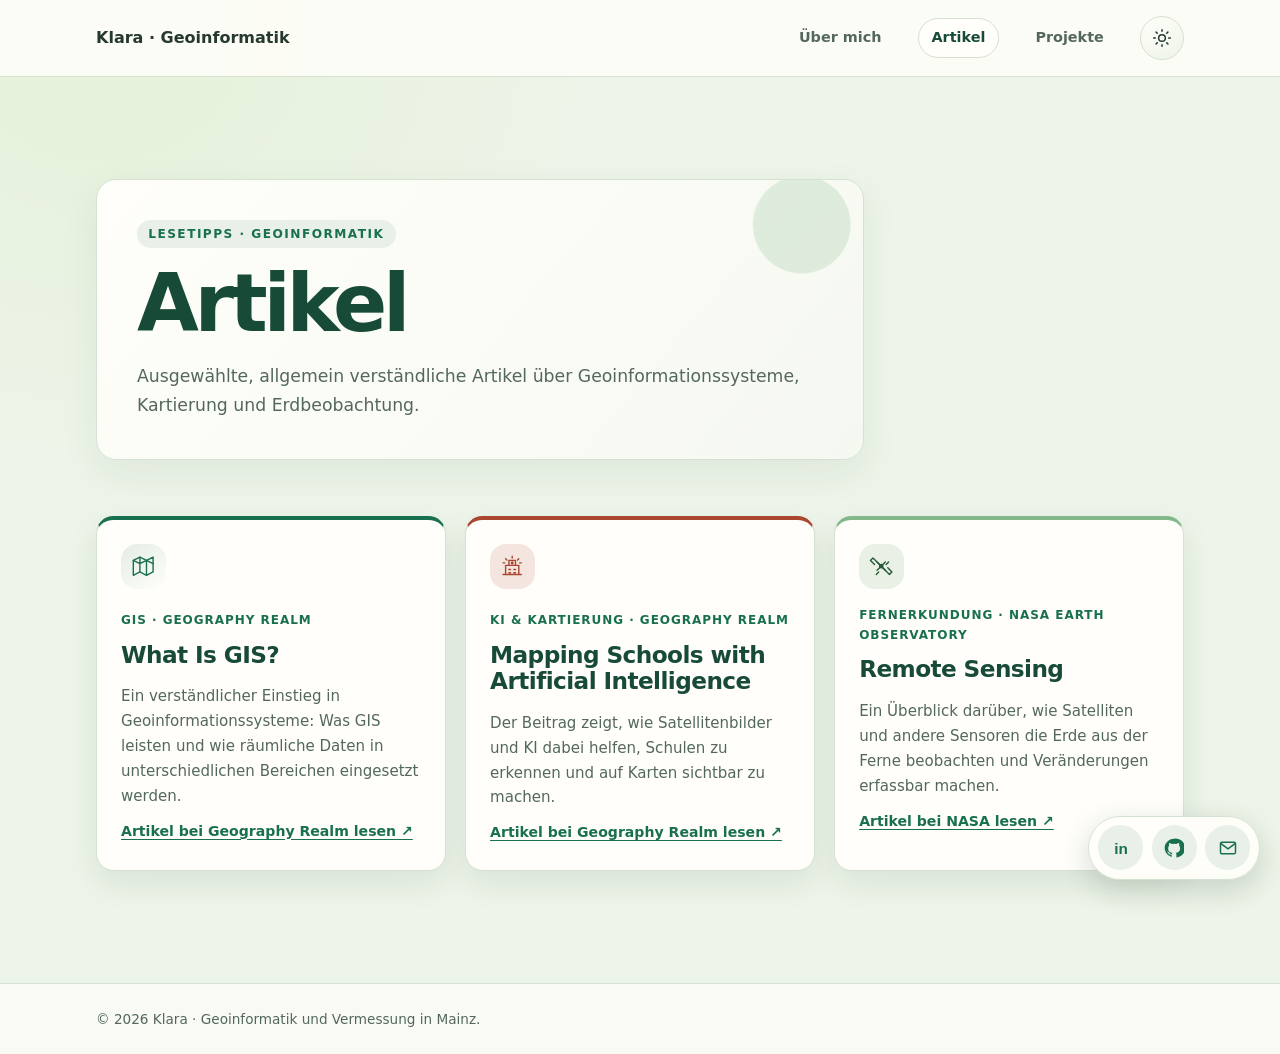
==== news.html @ d165031e "ueb2" ====
<!doctype html>
<html lang="de">
<head>
  <meta charset="utf-8">
  <meta name="viewport" content="width=device-width, initial-scale=1">
  <meta name="description" content="Artikel zu Geoinformationssystemen, KI-gestützter Kartierung und Fernerkundung.">
  <title>Artikel – Klara</title>
  <link rel="stylesheet" href="styles.css">
  <script src="theme.js" defer></script>
</head>
<body>
  <header class="site-header">
    <div class="wrap header-inner">
      <a class="wordmark" href="index.html">Klara · Geoinformatik</a>
      <nav aria-label="Hauptnavigation">
        <a href="index.html">Über mich</a>
        <a href="news.html" aria-current="page">Artikel</a>
        <a href="projects.html">Projekte</a>
        <button class="theme-toggle" id="theme-toggle" type="button" aria-label="Zum Dunkelmodus wechseln" aria-pressed="false">
          <svg class="theme-icon icon-sun" viewBox="0 0 24 24" aria-hidden="true">
            <circle cx="12" cy="12" r="4"/>
            <path d="M12 2v2m0 16v2M4.93 4.93l1.42 1.42m11.3 11.3 1.42 1.42M2 12h2m16 0h2M4.93 19.07l1.42-1.42m11.3-11.3 1.42-1.42"/>
          </svg>
          <svg class="theme-icon icon-moon" viewBox="0 0 24 24" aria-hidden="true">
            <path d="M20.9 13A9 9 0 0 1 11 3.1 9 9 0 1 0 20.9 13Z"/>
          </svg>
        </button>
      </nav>
    </div>
  </header>

  <main class="wrap">
    <header class="page-heading">
      <p class="eyebrow">Lesetipps · Geoinformatik</p>
      <h1>Artikel</h1>
      <p class="lead">Ausgewählte, allgemein verständliche Artikel über Geoinformationssysteme, Kartierung und Erdbeobachtung.</p>
    </header>
    <section class="news-list" aria-label="Thematisch passende Artikel">
      <article class="news-item">
        <span class="news-illustration" aria-hidden="true">
          <svg viewBox="0 0 32 32">
            <path d="m4 9 8-4 8 4 8-4v18l-8 4-8-4-8 4z"/>
            <path d="M12 5v18m8-14v18M4 9l8 4 8-4 8 4"/>
          </svg>
        </span>
        <span class="news-label">GIS · Geography Realm</span>
        <h2>What Is GIS?</h2>
        <p>Ein verständlicher Einstieg in Geoinformationssysteme: Was GIS leisten und wie räumliche Daten in unterschiedlichen Bereichen eingesetzt werden.</p>
        <a class="link-label" href="https://www.geographyrealm.com/what-is-gis/" target="_blank" rel="noopener noreferrer">Artikel bei Geography Realm lesen ↗</a>
      </article>
      <article class="news-item">
        <span class="news-illustration" aria-hidden="true">
          <svg viewBox="0 0 32 32">
            <path d="M5 26h22M8 26V15h16v11M12 15V9h8v6M12 20h2m4 0h2m-8 4h2m4 0h2"/>
            <path d="M16 4v2m-8 1 1.5 1.5M24 7l-1.5 1.5M5 12h2m18 0h2"/>
            <circle cx="16" cy="12" r="1"/>
          </svg>
        </span>
        <span class="news-label">KI &amp; Kartierung · Geography Realm</span>
        <h2>Mapping Schools with Artificial Intelligence</h2>
        <p>Der Beitrag zeigt, wie Satellitenbilder und KI dabei helfen, Schulen zu erkennen und auf Karten sichtbar zu machen.</p>
        <a class="link-label" href="https://www.geographyrealm.com/mapping-schools-with-artificial-intelligence/" target="_blank" rel="noopener noreferrer">Artikel bei Geography Realm lesen ↗</a>
      </article>
      <article class="news-item">
        <span class="news-illustration" aria-hidden="true">
          <svg viewBox="0 0 32 32">
            <path d="m13 13 6 6m-6 0 6-6m-3 3 5 5m-5-5-5 5m5-5 5-5m-5 5-5-5"/>
            <path d="m11 11-5-5-3 3 5 5m13 7 5 5 3-3-5-5M14 14l-4-4m12 12-4-4m-8 8 3-3m9-9 3-3"/>
            <circle cx="16" cy="16" r="2"/>
          </svg>
        </span>
        <span class="news-label">Fernerkundung · NASA Earth Observatory</span>
        <h2>Remote Sensing</h2>
        <p>Ein Überblick darüber, wie Satelliten und andere Sensoren die Erde aus der Ferne beobachten und Veränderungen erfassbar machen.</p>
        <a class="link-label" href="https://science.nasa.gov/earth/earth-observatory/remote-sensing/" target="_blank" rel="noopener noreferrer">Artikel bei NASA lesen ↗</a>
      </article>
    </section>
  </main>

  <footer class="site-footer">
    <div class="wrap">
      <p>© 2026 Klara · Geoinformatik und Vermessung in Mainz.</p>
    </div>
  </footer>
  <aside class="contact-dock" aria-label="Kontakt und Profile">
    <a href="https://www.linkedin.com/in/dein-profil/" target="_blank" rel="noopener noreferrer" aria-label="LinkedIn-Profil öffnen (Platzhalter)" title="LinkedIn">
      <svg viewBox="0 0 24 24" aria-hidden="true"><text class="linkedin-mark" x="4" y="19">in</text></svg>
    </a>
    <a href="https://github.com/dein-benutzername" target="_blank" rel="noopener noreferrer" aria-label="GitHub-Profil öffnen (Platzhalter)" title="GitHub">
      <svg viewBox="0 0 24 24" aria-hidden="true"><path d="M12 .8a11.2 11.2 0 0 0-3.54 21.83c.56.1.77-.24.77-.54v-2.1c-3.13.68-3.79-1.33-3.79-1.33-.51-1.3-1.25-1.65-1.25-1.65-1.02-.7.08-.69.08-.69 1.13.08 1.73 1.16 1.73 1.16 1 .1.75 2.48 3.4 1.76.1-.73.4-1.23.72-1.51-2.5-.28-5.13-1.25-5.13-5.56 0-1.23.44-2.24 1.16-3.03-.12-.28-.5-1.43.11-2.98 0 0 .95-.3 3.08 1.16a10.7 10.7 0 0 1 5.6 0c2.13-1.46 3.08-1.16 3.08-1.16.61 1.55.23 2.7.11 2.98.72.79 1.16 1.8 1.16 3.03 0 4.32-2.64 5.27-5.15 5.55.41.35.77 1.03.77 2.08v3.09c0 .3.2.65.78.54A11.2 11.2 0 0 0 12 .8Z"/></svg>
    </a>
    <a href="mailto:deine.email@example.com" aria-label="E-Mail schreiben (Platzhalter)" title="E-Mail">
      <svg class="email-icon" viewBox="0 0 24 24" aria-hidden="true"><rect x="3" y="5" width="18" height="14" rx="2"/><path d="m4 7 8 6 8-6"/></svg>
    </a>
  </aside>
</body>
</html>
---- styles.css ----
:root {
  color-scheme: light;
  --ink: #26392f;
  --heading: #174b37;
  --muted: #53685b;
  --paper: #edf4e9;
  --surface: #fffefa;
  --accent: #19704f;
  --accent-warm: #a8462e;
  --accent-soft: #83b88b;
  --accent-soft-ink: #285b38;
  --line: #d5e1d1;
  --content-width: 68rem;
}

:root[data-theme="dark"] {
  color-scheme: dark;
  --ink: #edf2ee;
  --heading: #d4eadb;
  --muted: #bdc9c1;
  --paper: #17211d;
  --surface: #222e28;
  --accent: #a3d2b5;
  --accent-warm: #f0a17f;
  --accent-soft: #8fbd96;
  --accent-soft-ink: #b5dbba;
  --line: #405047;
}

*,
*::before,
*::after {
  box-sizing: border-box;
}

html {
  scroll-behavior: smooth;
}

body {
  min-height: 100vh;
  margin: 0;
  background:
    radial-gradient(ellipse at 8% 4%, rgba(220, 239, 198, 0.45), transparent 30rem),
    var(--paper);
  color: var(--ink);
  font-family: system-ui, -apple-system, BlinkMacSystemFont, "Segoe UI", sans-serif;
  font-size: 1rem;
  line-height: 1.65;
}

a {
  color: var(--accent);
  text-underline-offset: 0.2em;
}

a:focus-visible,
button:focus-visible {
  outline: 3px solid #ad6a18;
  outline-offset: 4px;
}

.wrap {
  width: min(100% - 2.5rem, var(--content-width));
  margin-inline: auto;
}

.site-header {
  border-bottom: 1px solid var(--line);
  background: color-mix(in srgb, var(--surface) 86%, transparent);
  padding-block: 1rem;
}

.header-inner {
  display: flex;
  align-items: center;
  justify-content: space-between;
  gap: 1.5rem;
}

.wordmark {
  color: var(--ink);
  font-size: 1rem;
  font-weight: 700;
  text-decoration: none;
}

.site-header nav {
  display: flex;
  align-items: center;
  gap: clamp(0.65rem, 2vw, 1.4rem);
}

.site-header nav a {
  padding: 0.45rem 0.8rem;
  border: 1px solid transparent;
  border-radius: 999px;
  color: var(--muted);
  font-size: 0.9rem;
  font-weight: 600;
  text-decoration: none;
  transition: background-color 160ms ease, color 160ms ease, transform 160ms ease;
}

.site-header nav a:hover,
.site-header nav a[aria-current="location"],
.site-header nav a[aria-current="page"] {
  border-color: var(--line);
  background: var(--surface);
  color: var(--heading);
}

.site-header nav a:hover {
  transform: translateY(-1px);
}

.theme-toggle {
  display: inline-grid;
  width: 2.75rem;
  height: 2.75rem;
  flex: 0 0 auto;
  place-items: center;
  padding: 0.55rem;
  border: 1px solid var(--line);
  border-radius: 999px;
  background: linear-gradient(145deg, var(--surface), var(--paper));
  color: var(--ink);
  cursor: pointer;
  transition: transform 160ms ease, box-shadow 160ms ease;
}

.theme-toggle:hover {
  transform: rotate(-8deg);
  box-shadow: 0 0.3rem 0.8rem rgba(31, 76, 52, 0.14);
}

.theme-icon {
  width: 1.25rem;
  height: 1.25rem;
  fill: none;
  stroke: currentColor;
  stroke-linecap: round;
  stroke-linejoin: round;
  stroke-width: 1.8;
}

.theme-toggle[aria-pressed="false"] .icon-moon,
.theme-toggle[aria-pressed="true"] .icon-sun {
  display: none;
}

main {
  min-height: calc(100vh - 10rem);
  padding-block: clamp(3rem, 8vw, 6.5rem);
  padding-bottom: 7rem;
}

.page-heading {
  max-width: 48rem;
  margin-bottom: clamp(2rem, 5vw, 3.5rem);
  padding: clamp(1.5rem, 4vw, 2.5rem);
  border: 1px solid var(--line);
  border-radius: 1.25rem;
  background:
    radial-gradient(circle at 92% 16%, color-mix(in srgb, var(--accent-soft) 22%, transparent) 0 3rem, transparent 3.1rem),
    linear-gradient(130deg, var(--surface), color-mix(in srgb, var(--paper) 55%, var(--surface)));
  box-shadow: 0 0.8rem 2.4rem rgba(34, 74, 47, 0.07);
}

.about-grid .page-heading {
  max-width: none;
  margin-bottom: 0;
}

.eyebrow {
  display: inline-block;
  margin: 0 0 0.9rem;
  padding: 0.25rem 0.7rem;
  border-radius: 999px;
  color: var(--accent);
  background: color-mix(in srgb, var(--accent) 10%, var(--surface));
  font-size: 0.76rem;
  font-weight: 700;
  letter-spacing: 0.12em;
  text-transform: uppercase;
}

h1,
h2,
h3,
p,
figure {
  margin-top: 0;
}

h1,
h2,
h3 {
  color: var(--heading);
}

h1 {
  margin-bottom: 1.1rem;
  font-size: clamp(2.8rem, 7.4vw, 5rem);
  letter-spacing: -0.055em;
  line-height: 1.02;
}

h2 {
  margin-bottom: 1rem;
  font-size: clamp(1.65rem, 4vw, 2.25rem);
  letter-spacing: -0.035em;
  line-height: 1.15;
}

h3 {
  margin-bottom: 0.45rem;
  font-size: 1.15rem;
  line-height: 1.3;
}

.lead {
  max-width: 42rem;
  margin-bottom: 0;
  color: var(--muted);
  font-size: 1.08rem;
}

.about-grid {
  display: grid;
  grid-template-columns: minmax(0, 1.35fr) minmax(13rem, 0.7fr);
  align-items: center;
  gap: clamp(2rem, 7vw, 5.5rem);
}

.portrait {
  max-width: 22rem;
  margin: 0;
  justify-self: end;
}

.portrait-art {
  display: block;
  width: 100%;
  aspect-ratio: 4 / 5;
  border: 0.55rem solid var(--surface);
  border-radius: 1.4rem;
  background: #e1e8e2;
  box-shadow: 0 1rem 2.5rem rgba(28, 69, 44, 0.16);
}

.portrait figcaption {
  margin-top: 0.65rem;
  color: var(--muted);
  font-size: 0.85rem;
}

.history {
  margin-top: clamp(3.5rem, 8vw, 5.5rem);
}

.table-scroll {
  overflow-x: auto;
  border: 1px solid var(--line);
  border-radius: 1rem;
  background: var(--surface);
  box-shadow: 0 0.65rem 1.8rem rgba(34, 74, 47, 0.06);
}

table {
  width: 100%;
  border-collapse: collapse;
  text-align: left;
}

caption {
  padding: 1rem 1.1rem 0.4rem;
  color: var(--muted);
  font-size: 0.9rem;
  text-align: left;
}

th,
td {
  padding: 0.85rem 1.1rem;
  border-bottom: 1px solid var(--line);
  vertical-align: top;
}

thead th {
  background: color-mix(in srgb, var(--accent) 9%, var(--surface));
  color: var(--heading);
  font-size: 0.78rem;
  letter-spacing: 0.07em;
  text-transform: uppercase;
}

tbody tr:last-child th,
tbody tr:last-child td {
  border-bottom: 0;
}

tbody tr:nth-child(even) {
  background: color-mix(in srgb, var(--paper) 55%, var(--surface));
}

tbody th {
  color: var(--accent);
  font-weight: 700;
  white-space: nowrap;
}

.news-list,
.project-grid {
  display: grid;
  grid-template-columns: repeat(3, minmax(0, 1fr));
  gap: 1.2rem;
}

.news-item,
.project-card {
  overflow: hidden;
  border: 1px solid var(--line);
  border-radius: 1.1rem;
  background: var(--surface);
  box-shadow: 0 0.75rem 2rem rgba(28, 53, 39, 0.085);
  transition: transform 180ms ease, box-shadow 180ms ease;
}

.news-item:hover,
.project-card:hover {
  transform: translateY(-4px);
  box-shadow: 0 1rem 2.2rem rgba(28, 53, 39, 0.13);
}

.news-item {
  padding: 1.5rem;
  border-top: 4px solid var(--accent);
}

.news-item:nth-child(3n + 2) {
  border-top-color: var(--accent-warm);
}

.news-item:nth-child(3n) {
  border-top-color: var(--accent-soft);
}

.news-illustration {
  display: grid;
  width: 2.8rem;
  height: 2.8rem;
  margin-bottom: 1.1rem;
  place-items: center;
  border-radius: 1rem;
  background: linear-gradient(145deg, color-mix(in srgb, var(--accent) 12%, var(--surface)), var(--surface));
  color: var(--accent);
}

.news-item:nth-child(3n + 2) .news-illustration {
  background: color-mix(in srgb, var(--accent-warm) 13%, var(--surface));
  color: var(--accent-warm);
}

.news-item:nth-child(3n) .news-illustration {
  background: color-mix(in srgb, var(--accent-soft) 18%, var(--surface));
  color: var(--accent-soft-ink);
}

.news-illustration svg {
  width: 1.65rem;
  height: 1.65rem;
  fill: none;
  stroke: currentColor;
  stroke-linecap: round;
  stroke-linejoin: round;
  stroke-width: 1.7;
}

.news-label,
.project-label {
  display: inline-block;
  margin-bottom: 0.65rem;
  color: var(--accent);
  font-size: 0.75rem;
  font-weight: 700;
  letter-spacing: 0.08em;
  text-transform: uppercase;
}

.news-item p,
.project-copy p {
  margin-bottom: 0;
  color: var(--muted);
  font-size: 0.94rem;
}

.news-item h2 {
  font-size: clamp(1.2rem, 2vw, 1.45rem);
  letter-spacing: -0.025em;
}

.news-item .article-citation {
  margin-top: 0.85rem;
  font-size: 0.82rem;
}

.link-label {
  display: inline-block;
  margin-top: 0.7rem;
  color: var(--accent);
  font-size: 0.88rem;
  font-weight: 650;
}

.project-card a {
  display: block;
  height: 100%;
  color: inherit;
  text-decoration: none;
}

.project-card a:hover h2,
.project-card a:hover h3 {
  color: var(--accent);
  text-decoration: underline;
  text-underline-offset: 0.2em;
}

.project-image {
  display: block;
  width: 100%;
  height: clamp(11rem, 20vw, 14rem);
  overflow: hidden;
  background: #e1e8e2;
  object-fit: cover;
  transition: transform 240ms ease;
}

.project-card a:hover .project-image {
  transform: scale(1.025);
}

.project-copy {
  padding: 1.25rem 1.35rem 1.5rem;
}

.project-label {
  padding: 0.25rem 0.65rem;
  border-radius: 999px;
  background: color-mix(in srgb, var(--accent) 10%, var(--surface));
}

.project-card:nth-child(3n + 2) .project-label {
  background: color-mix(in srgb, var(--accent-warm) 13%, var(--surface));
  color: var(--accent-warm);
}

.project-card:nth-child(3n) .project-label {
  background: color-mix(in srgb, var(--accent-soft) 18%, var(--surface));
  color: var(--accent-soft-ink);
}

.site-footer {
  border-top: 1px solid var(--line);
  padding-block: 1.5rem;
  background: color-mix(in srgb, var(--surface) 70%, transparent);
  color: var(--muted);
  font-size: 0.85rem;
}

.site-footer p {
  margin-bottom: 0;
}

.contact-dock {
  position: fixed;
  z-index: 10;
  right: max(1.25rem, env(safe-area-inset-right));
  bottom: max(1.25rem, env(safe-area-inset-bottom));
  display: flex;
  gap: 0.55rem;
  padding: 0.55rem;
  border: 1px solid var(--line);
  border-radius: 999px;
  background: color-mix(in srgb, var(--surface) 92%, transparent);
  box-shadow: 0 0.6rem 1.8rem rgba(28, 53, 39, 0.18);
  backdrop-filter: blur(12px);
}

.contact-dock a {
  display: grid;
  width: 2.8rem;
  height: 2.8rem;
  place-items: center;
  border-radius: 50%;
  background: color-mix(in srgb, var(--accent) 10%, var(--surface));
  color: var(--accent);
  text-decoration: none;
  transition: background-color 160ms ease, color 160ms ease, transform 160ms ease;
}

.contact-dock a:hover {
  transform: translateY(-2px);
  background: var(--accent);
  color: var(--surface);
}

.contact-dock svg {
  width: 1.25rem;
  height: 1.25rem;
  fill: currentColor;
}

.contact-dock .email-icon {
  fill: none;
  stroke: currentColor;
  stroke-linecap: round;
  stroke-linejoin: round;
  stroke-width: 1.8;
}

.contact-dock .linkedin-mark {
  font-family: Arial, sans-serif;
  font-size: 1.15rem;
  font-weight: 700;
}

@media (max-width: 46rem) {
  .about-grid {
    grid-template-columns: 1fr;
  }

  .portrait {
    justify-self: start;
  }

  .news-list,
  .project-grid {
    grid-template-columns: 1fr;
  }
}

@media (max-width: 35rem) {
  .wrap {
    width: min(100% - 1.5rem, var(--content-width));
  }

  .header-inner {
    align-items: flex-start;
    flex-direction: column;
    gap: 0.75rem;
  }

  .site-header nav {
    width: 100%;
    flex-wrap: wrap;
    gap: 0.65rem 1rem;
  }

  .site-header nav a {
    padding-inline: 0.6rem;
  }

  .contact-dock {
    right: max(0.75rem, env(safe-area-inset-right));
    bottom: max(0.75rem, env(safe-area-inset-bottom));
    gap: 0.35rem;
    padding: 0.4rem;
  }

  .contact-dock a {
    width: 2.55rem;
    height: 2.55rem;
  }

  main {
    padding-bottom: 6rem;
  }

  th,
  td {
    padding: 0.75rem;
  }

  @media (prefers-reduced-motion: reduce) {
    *,
    *::before,
    *::after {
      scroll-behavior: auto !important;
      transition-duration: 0.01ms !important;
    }
  }
}
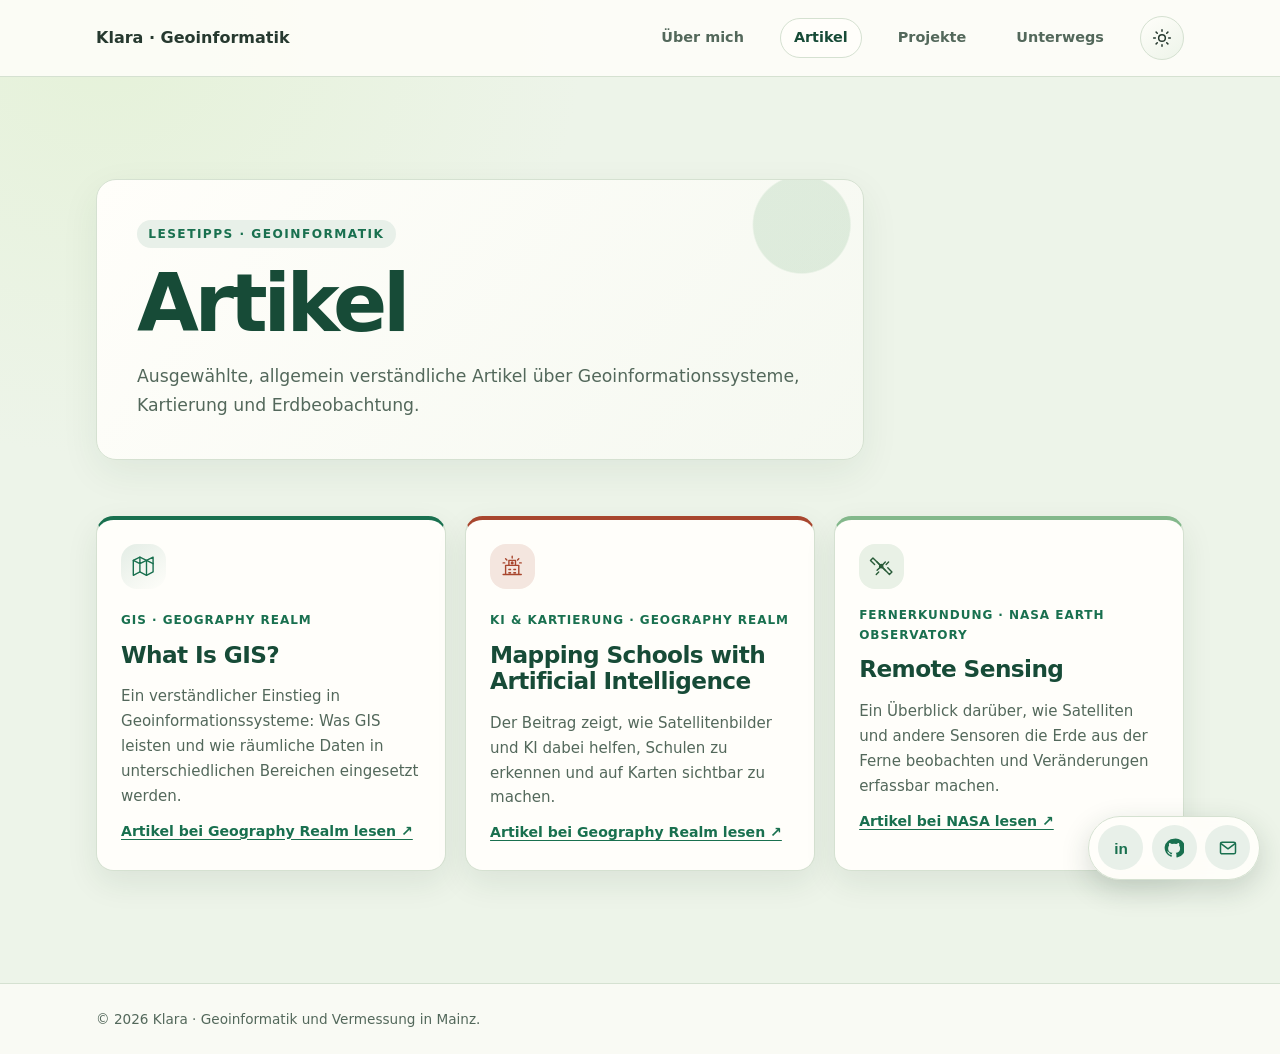
==== commit 150d0a16: "ueb3" ====
--- a/news.html
+++ b/news.html
@@ -16,6 +16,7 @@
         <a href="index.html">Über mich</a>
         <a href="news.html" aria-current="page">Artikel</a>
         <a href="projects.html">Projekte</a>
+        <a href="maps.html">Unterwegs</a>
         <button class="theme-toggle" id="theme-toggle" type="button" aria-label="Zum Dunkelmodus wechseln" aria-pressed="false">
           <svg class="theme-icon icon-sun" viewBox="0 0 24 24" aria-hidden="true">
             <circle cx="12" cy="12" r="4"/>
--- a/styles.css
+++ b/styles.css
@@ -400,6 +400,53 @@
   letter-spacing: -0.025em;
 }
 
+.map-card > a {
+  display: block;
+  height: 100%;
+  color: inherit;
+  text-decoration: none;
+}
+
+.map-card > a:hover h2 {
+  color: var(--accent);
+  text-decoration: underline;
+  text-underline-offset: 0.2em;
+}
+
+.map-3d {
+  margin-top: clamp(3rem, 7vw, 5rem);
+}
+
+.map-3d-heading {
+  max-width: 52rem;
+  margin-bottom: 1.5rem;
+}
+
+.map-3d-heading h2 {
+  margin-bottom: 0.8rem;
+}
+
+.map-3d-frame {
+  overflow: hidden;
+  border: 1px solid var(--line);
+  border-radius: 1.1rem;
+  background: var(--surface);
+  box-shadow: 0 0.75rem 2rem rgba(28, 53, 39, 0.12);
+}
+
+.map-3d-frame iframe {
+  display: block;
+  width: 100%;
+  height: clamp(28rem, 65vh, 48rem);
+  border: 0;
+}
+
+.map-3d-credit {
+  margin: 0.75rem 0 0;
+  color: var(--muted);
+  font-size: 0.85rem;
+}
+
 .news-item .article-citation {
   margin-top: 0.85rem;
   font-size: 0.82rem;
